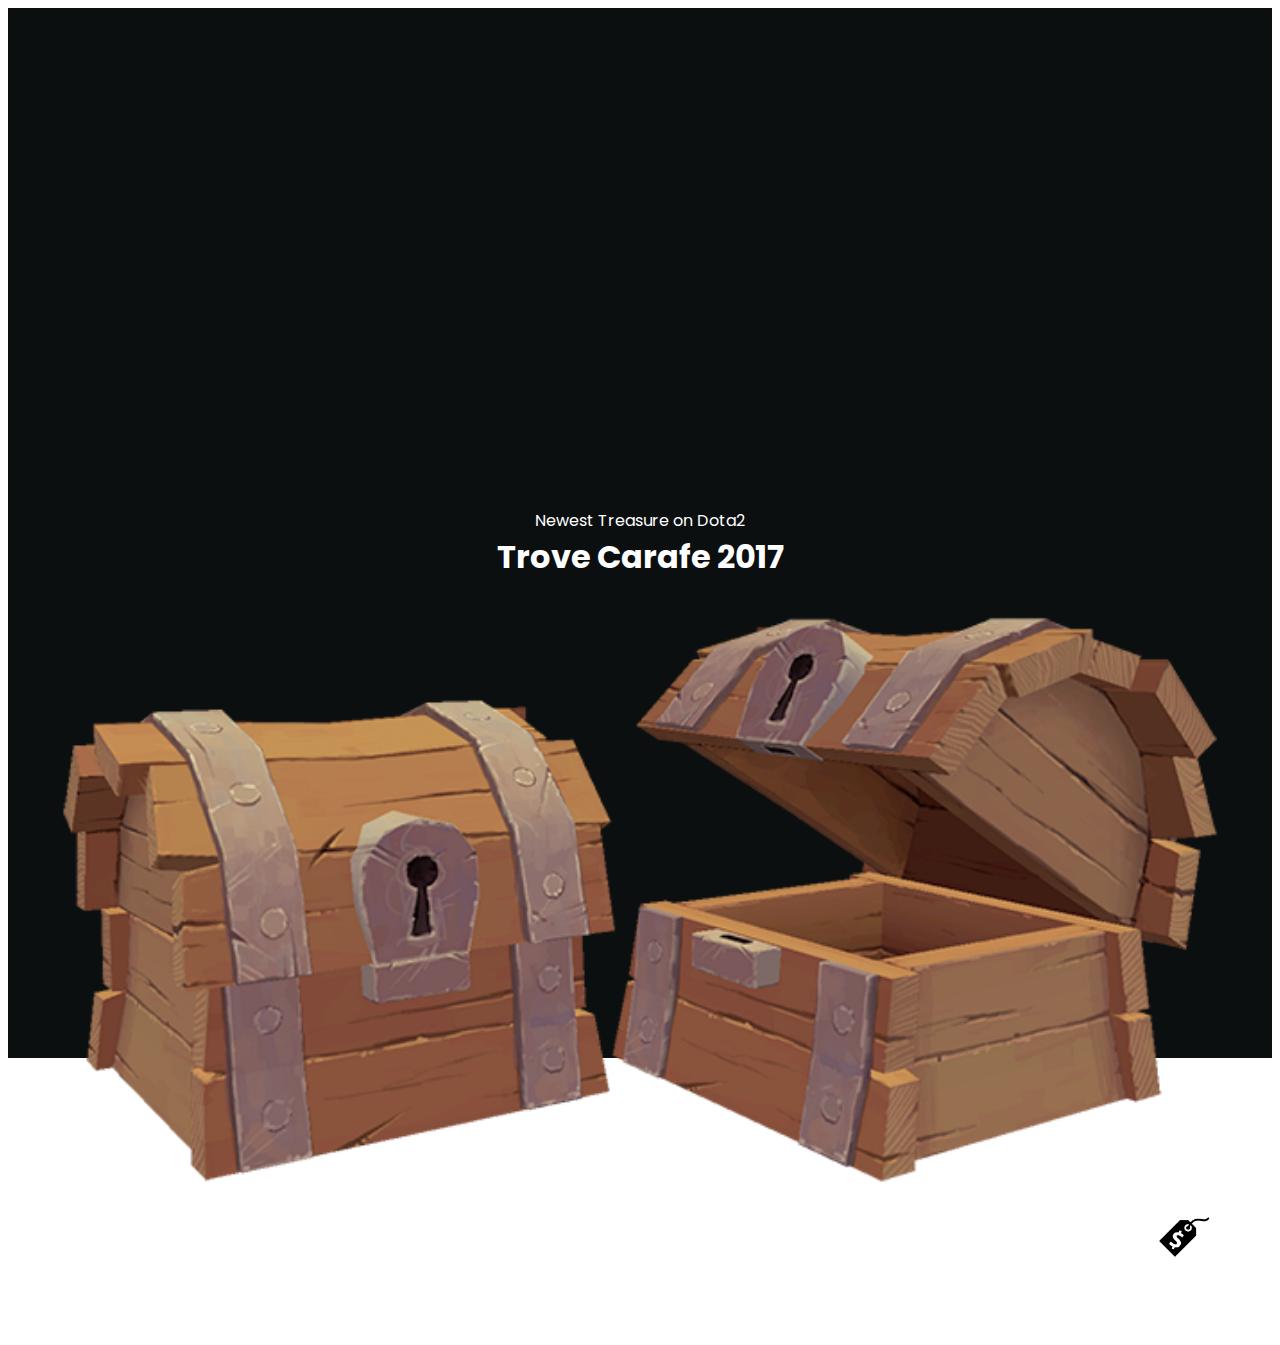
==== page1.html @ ffae2e4d "we got some new face" ====
<!DOCTYPE html>
<html lang="en">
<head>
  <script src="https://ajax.googleapis.com/ajax/libs/jquery/3.2.1/jquery.min.js"></script>
  <script src="js/page1.js"></script>
  <link rel="stylesheet" href="css/page1.css">
  <link href="https://fonts.googleapis.com/css?family=Poppins:300" rel="stylesheet">
 </head>
<body >

<!-- Primary Page Layout
–––––––––––––––––––––––––––––––––––––––––––––––––– -->

    <section id="aboutDota">
            <div class="row">
                <div class="three columns color forReveal" id="main">
                  <h4 class="main-title" id="mainTitle">About Dota2</h4>
                      <p style="text-align:justify">Dota2 is a free-to-play multiplayer online battle arena (MOBA) video game developed and published by Valve Corporation.
                      The game is the stand-alone sequel to Defense of the Ancients (DotA)</p>
                </div>

                <div class="three columns color forReveal" style="text-align:center" id="gameplay">
                    <img src="images/gameplay.png" class="icon" id="gameplayimage">
                    <h5 class="sub-title" id="gameplaytitle">Gameplay</h5>
                    <hr class="garis" id="gameplaygaris"></hr>
                    <p>Dota2 is played in matches between two teams of five players, with each team occupying and defending their own separate base on the map.</p>
                </div>

                <div class="three columns color forReveal" id="heroesxxx" style="text-align:center">
                    <img src="images/heroes.png" class="icon" id="heroesimage">
                    <h5 class="sub-title" id="heroestitle">Heroes</h5>
                    <hr class="garis" id="heroesgaris"></hr>
                    <p>Dota2 features 74 heroes which are separated into groups according to their main attributes, Strength, Agility, and Intelligence. </p>
                </div>

                <div class="three columns color forReveal" style="text-align:center" id="competition">
                    <img src="images/throphy.png" class="icon" id="competitionimage">
                    <h5 class="sub-title" id="competitiontitle">Competition</h5>
                    <hr class="garis" id="competitiongaris"></hr>
                    <p>The International Dota2 Competition is the highest competition in the world and the prize pool is more than USD $20 Millions.</p>
                </div>
            </div>
    </section>

    <section id="treasure">
            <div class="twelve columns color" style="text-align:center">
                <p class="text-title">Newest Treasure on Dota2</p>
                <h1>Trove Carafe 2017</h1>
              </div>

              <div class="row">
              <div class="seven columns" style="text-align:center">
                <img src="images/carafe.png" id="keepMoving">
              </div>

              <div class="two columns color" style="text-align:right">
                <div class="circle">
                    <img src="images/harga.png" class="inner">
                </div>
              </div>

              <div class="three columns color">
                <h5>Price</h5>
                <p>Only with $2.55, you can get this treasure!</p>
              </div>
            </div>
    </section>

    <script type="text/javascript">
  	$(function() {
  		$('#gameplay , #heroesxxx , #competition, #main').each( function() { $(this).hoverdir(); } );
  	});
      window.sr = ScrollReveal();
      sr.reveal('#gameplay , #heroesxxx , #competition', {origin: 'right', rotate: {x:90, y:30, z:-90}, duration: 2000, distance:'80%', delay:350});
      sr.reveal('#main', {origin: 'left', rotate: {x:0, y:0, z:0}, duration: 1000, distance:'50%'});

      </script>
<!-- End Document
  –––––––––––––––––––––––––––––––––––––––––––––––––– -->
</body>
</html>
---- css/page1.css ----
/*page 1 style*/
/*aboutDota*/

.forReveal {
  visibility: hidden;
}


#aboutDota .sub-title , .main-title{
    position: relative;
    margin-bottom:10px;
  }

#aboutDota .garis {
  position: relative;
  bottom: 0;
  text-align: center;
  width: 20%;
  height: 2px;
  background: #fff;
  margin-top:5px;
  margin-bottom: 10px;

}
#aboutDota .main-title::after {
  content: "";
  position: absolute;
  bottom: 0;
  left: 0;
  width: 15%;
  height: 2px;
  background: #fff;
}

#aboutDota .main-title::before {
  content: "";
  position: absolute;
  bottom: 0;
  left: 0;
  width: 7.5%;
  height: 2px;
  background: #d7d7;
  padding-top: 3px;
}
#aboutDota{
    height: 450px;
    position: static;
    box-sizing: border-box;
    background-color: #0B0F10;
    padding: 50px 50px;
    z-index: 1;
    font-family: 'Poppins' !important;
}
#aboutDota img {
    position: static;
    width: 200px;
    height: 350px;
}

#aboutDota .icon {
    position: relative;
    width: 120px ;
    height: 90px ;
}
#aboutDota .color {
    color: #ffff !important;
}

/*treasure*/

#treasure {
    height: 600px;
    position: static;
    box-sizing: border-box;
    background-color: #0B0F10;
    padding: 50px 50px;
    z-index: 1;
    font-family: 'Poppins' !important;
}

@keyframes moveIt {
      0% { -webkit-transform : rotateY(0deg) rotateZ(0deg)}
      50% { -webkit-transform : rotateY(20deg) rotateZ(20deg)}
      100% { -webkit-transform : rotateY(0deg) rotateZ(0deg)}
}
#treasure #keepMoving:hover {
    animation-name: moveIt;
    animation-duration: 2s;
    animation-iteration-count: infinite;
    animation-direction: alternate;
    animation-timing-function: linear;
}

#treasure .circle {
  border-width : 1px;
  border-color: #CCC;
  border-top: dashed;
  border-bottom : dashed;
  border-left: solid;
  border-right: solid;
  border-radius: 50%;
  display: inline-flex;
}
/*25 30*/
#treasure .inner {
  background-color: white;
  border-radius: 50%;
  margin: 4.5px;
  height: 60px;
  width: 60px;
}

#treasure .text-title {
  padding: 0 !important;
  margin : 0 !important;
}

#treasure img {
    width: 100%;
    position: static;
    align-items: center;
    margin : 0;
    padding: 0;
}

#treasure .icon {
  width: 50px !important;
  text-align: center;
  border-radius: 50%;
}

#treasure .color {
    color: #ffff !important;
}

#treasure .test {
  color: #F312;
    background-color: #FFFF;
    border-radius: 0;
    -webkit-transition: border-radius 2s; /* For Safari 3.1 to 6.0 */
    transition: border-radius 2s;
}

#treasure .test:hover {
  color: #FFFF;
  background : #84d0FF;
background-blend-mode: screen;
  background-color: grey;
  border-radius: 50%;
}

#treasure h1 {
    margin-top: 0 !important;
    padding-top: 0 !important;
}

#treasure h5{
    font-size: 20px;
    margin:0;
}
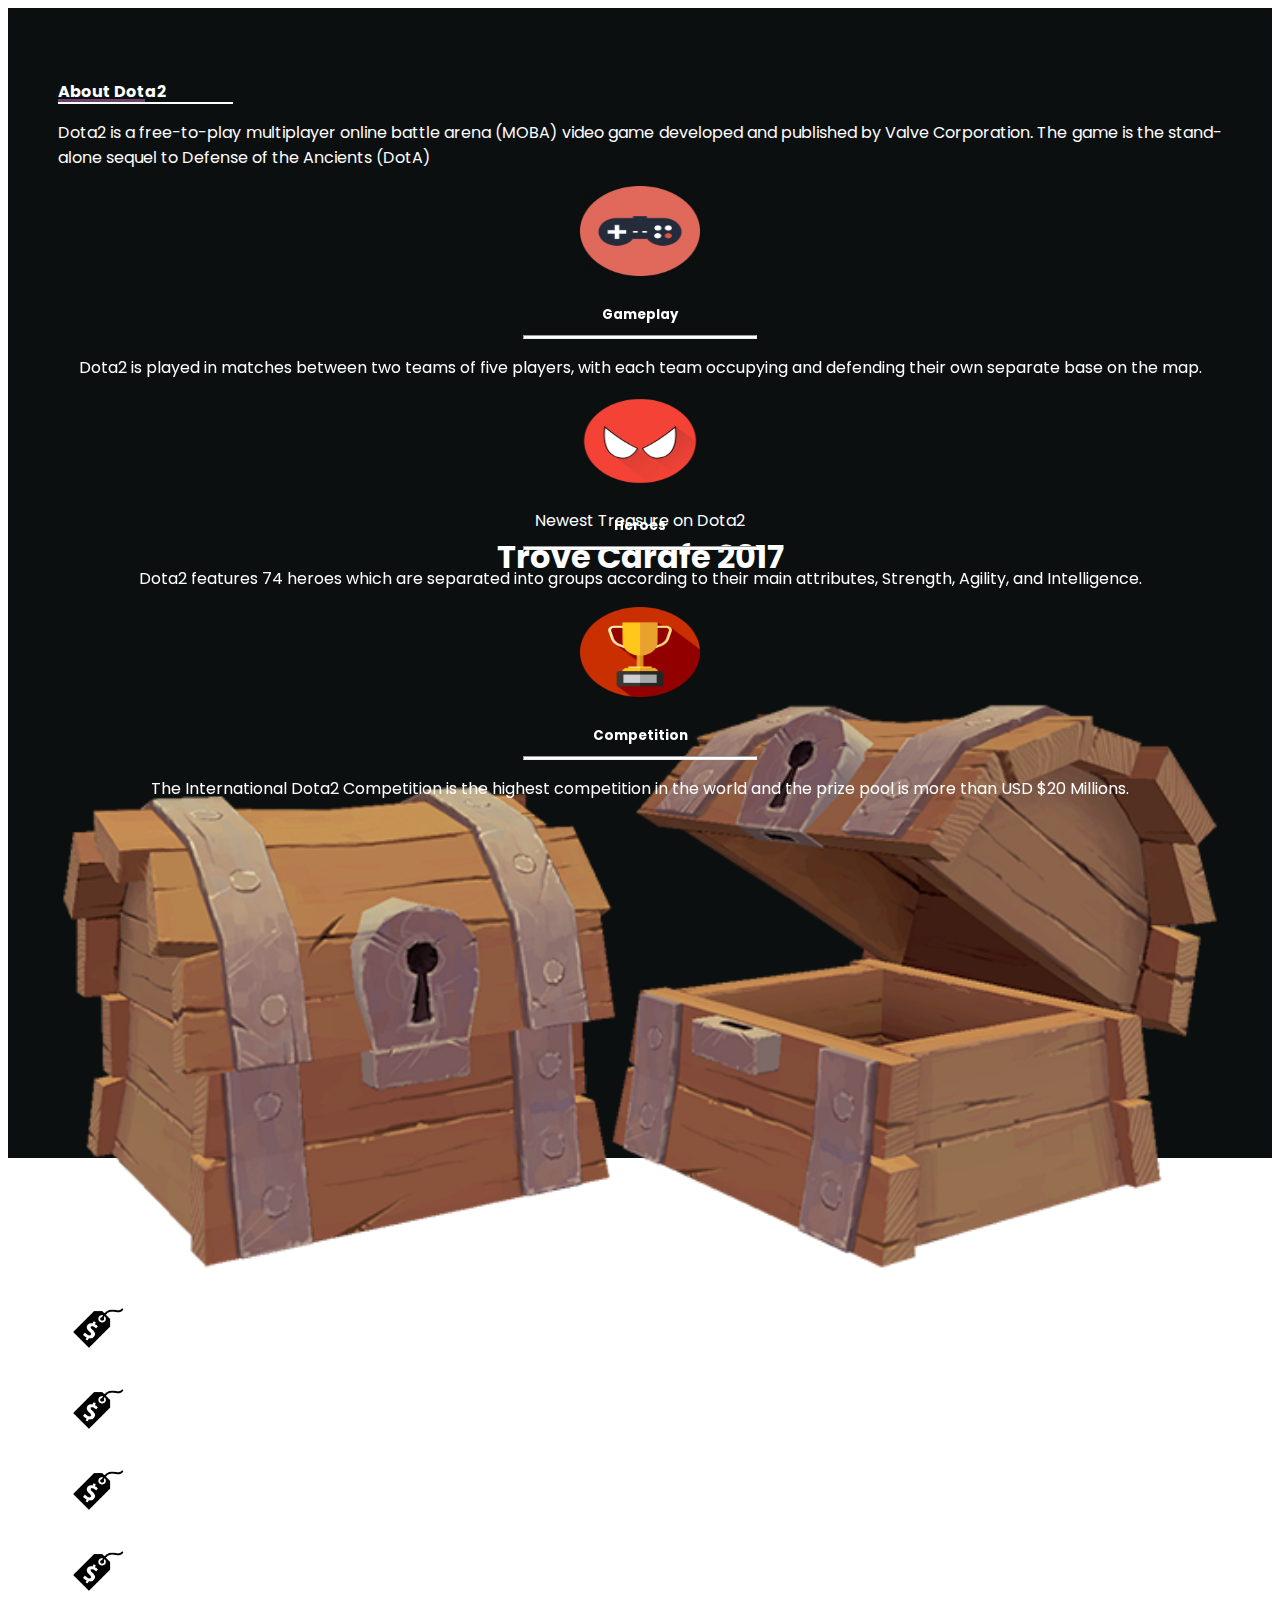
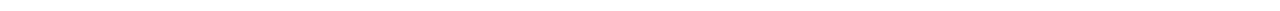
==== commit 5fdf9e76: "mintzu punya" ====
--- a/page1.html
+++ b/page1.html
@@ -5,6 +5,8 @@
   <script src="js/page1.js"></script>
   <link rel="stylesheet" href="css/page1.css">
   <link href="https://fonts.googleapis.com/css?family=Poppins:300" rel="stylesheet">
+  <script src="bower_components/scrollreveal/dist/scrollreveal.js"></script>
+  <script src="bower_components/scrollreveal/dist/scrollreveal.min.js"></script>
  </head>
 <body >
 
@@ -52,24 +54,82 @@
               <div class="seven columns" style="text-align:center">
                 <img src="images/carafe.png" id="keepMoving">
               </div>
+              <!--
+              <div class="two columns color" style="text-align:right">
 
-              <div class="two columns color" style="text-align:right">
                 <div class="circle">
                     <img src="images/harga.png" class="inner">
                 </div>
+
               </div>
 
-              <div class="three columns color">
+              <div class="three columns color" style="padding-left:15px">
                 <h5>Price</h5>
                 <p>Only with $2.55, you can get this treasure!</p>
-              </div>
+              </div>-->
+
+              <div class="five columns color">
+                <table class="u-full-width">
+                <tr>
+                  <td style="text-align:right">
+                    <div class="circle">
+                        <img src="images/harga.png" class="inner">
+                    </div>
+                  </td>
+
+                  <td class="padL">
+                    <h5>Price</h5>
+                    <p>Only with $2.55, you can get this treasure!</p>
+                  </td>
+                </tr>
+
+                <tr>
+                  <td style="text-align:right">
+                    <div class="circle">
+                        <img src="images/harga.png" class="inner">
+                    </div>
+                  </td>
+
+                  <td class="padL">
+                    <h5>Price</h5>
+                    <p>Only with $2.55, you can get this treasure!</p>
+                  </td>
+                </tr>
+
+                <tr>
+                  <td style="text-align:right">
+                    <div class="circle">
+                        <img src="images/harga.png" class="inner">
+                    </div>
+                  </td>
+
+                  <td class="padL">
+                    <h5>Price</h5>
+                    <p>Only with $2.55, you can get this treasure!</p>
+                  </td>
+                </tr>
+
+                <tr>
+                  <td style="text-align:right">
+                    <div class="circle">
+                        <img src="images/harga.png" class="inner">
+                    </div>
+                  </td>
+
+                  <td class="padL">
+                    <h5>Price</h5>
+                    <p>Only with $2.55, you can get this treasure!</p>
+                  </td>
+                </tr>
+
+              </table>
+            </div>
+
             </div>
     </section>
 
     <script type="text/javascript">
-  	$(function() {
-  		$('#gameplay , #heroesxxx , #competition, #main').each( function() { $(this).hoverdir(); } );
-  	});
+
       window.sr = ScrollReveal();
       sr.reveal('#gameplay , #heroesxxx , #competition', {origin: 'right', rotate: {x:90, y:30, z:-90}, duration: 2000, distance:'80%', delay:350});
       sr.reveal('#main', {origin: 'left', rotate: {x:0, y:0, z:0}, duration: 1000, distance:'50%'});
--- a/css/page1.css
+++ b/css/page1.css
@@ -42,6 +42,7 @@
   background: #d7d7;
   padding-top: 3px;
 }
+
 #aboutDota{
     height: 450px;
     position: static;
@@ -69,7 +70,7 @@
 /*treasure*/
 
 #treasure {
-    height: 600px;
+    height: 700px;
     position: static;
     box-sizing: border-box;
     background-color: #0B0F10;
@@ -87,8 +88,6 @@
     animation-name: moveIt;
     animation-duration: 2s;
     animation-iteration-count: infinite;
-    animation-direction: alternate;
-    animation-timing-function: linear;
 }
 
 #treasure .circle {
@@ -100,6 +99,7 @@
   border-right: solid;
   border-radius: 50%;
   display: inline-flex;
+  padding : 0px !important;
 }
 /*25 30*/
 #treasure .inner {
@@ -108,6 +108,7 @@
   margin: 4.5px;
   height: 60px;
   width: 60px;
+  padding: 0px !important;
 }
 
 #treasure .text-title {
@@ -120,13 +121,7 @@
     position: static;
     align-items: center;
     margin : 0;
-    padding: 0;
-}
-
-#treasure .icon {
-  width: 50px !important;
-  text-align: center;
-  border-radius: 50%;
+    padding-top: 50px;
 }
 
 #treasure .color {
@@ -152,9 +147,17 @@
 #treasure h1 {
     margin-top: 0 !important;
     padding-top: 0 !important;
+    margin-bottom: 5%;
 }
 
 #treasure h5{
-    font-size: 20px;
     margin:0;
 }
+
+td {
+  border-bottom: none !important;
+}
+
+td.padL {
+  padding-left: 0px !important;
+}
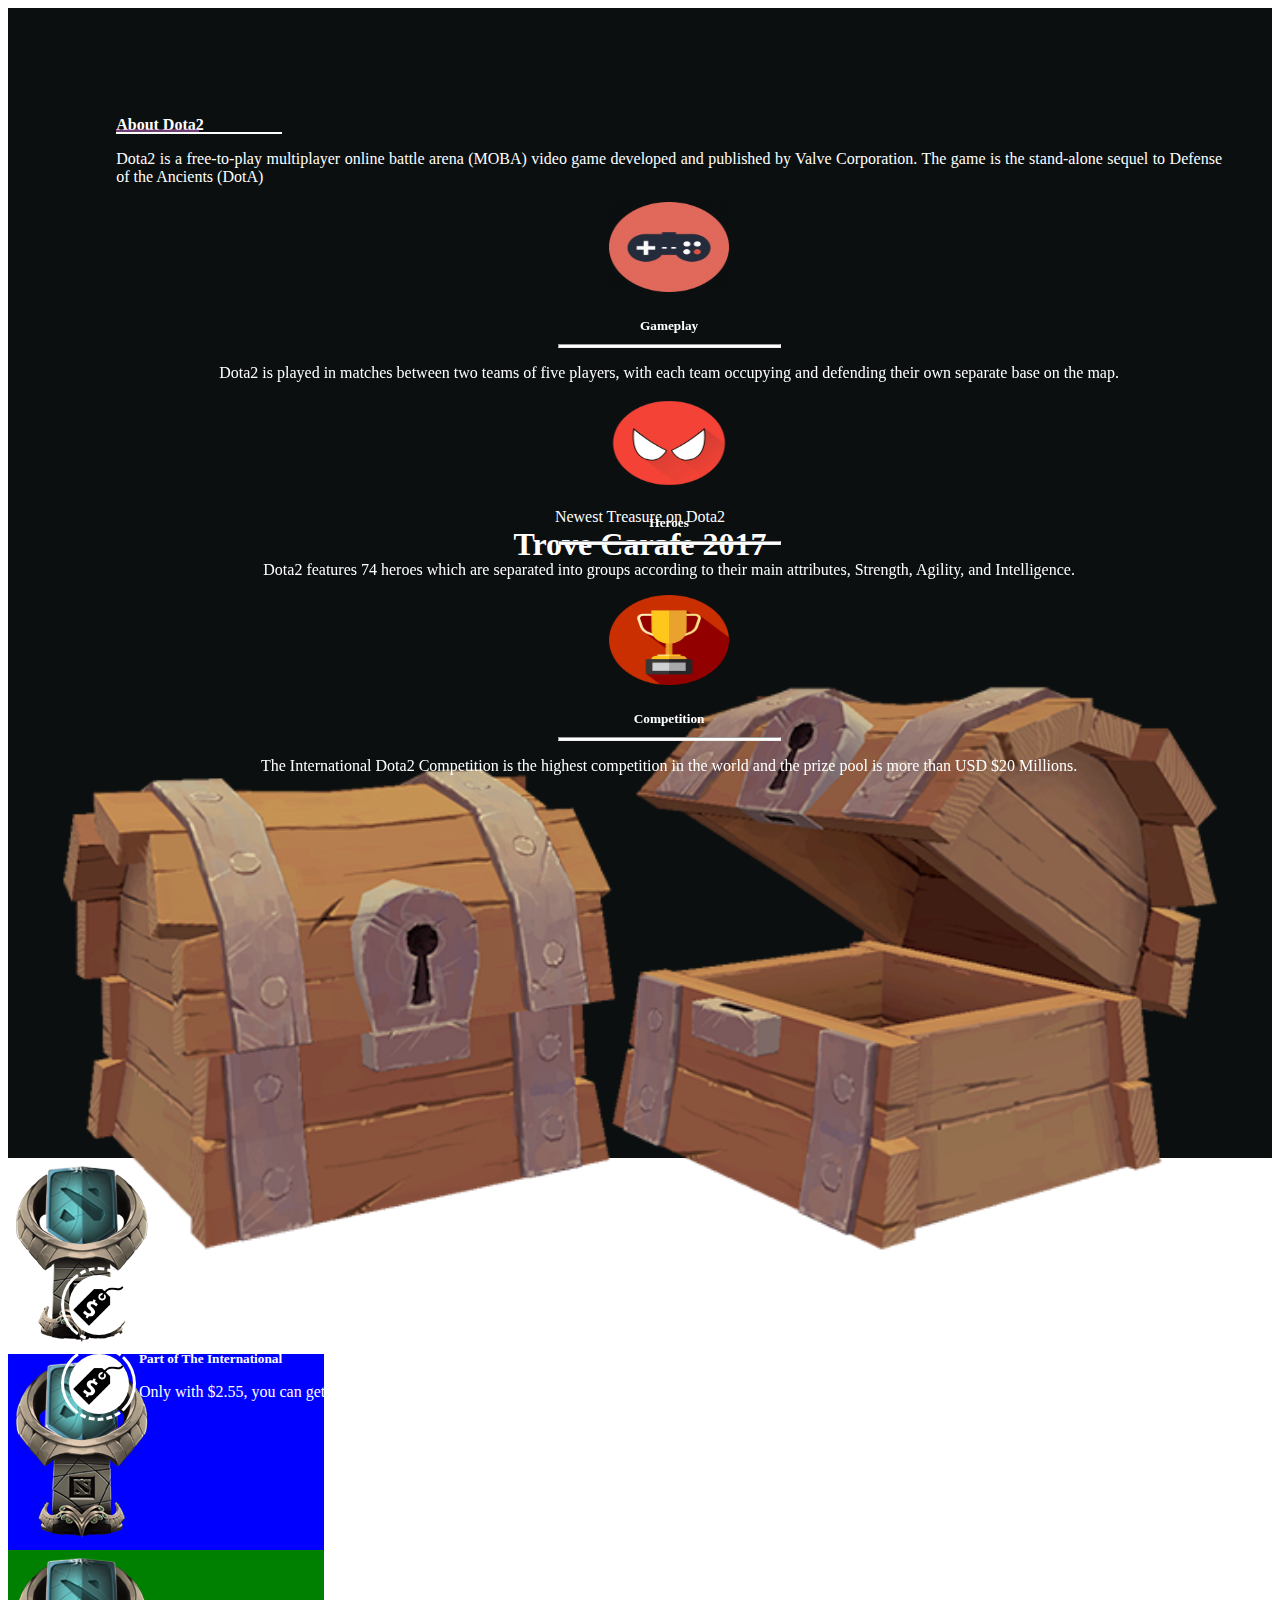
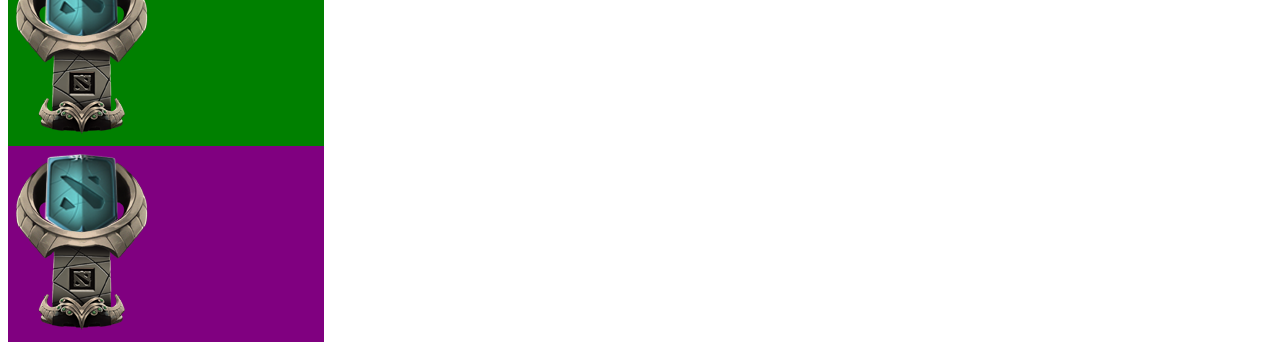
==== commit ec239a18: "push for shit" ====
--- a/page1.html
+++ b/page1.html
@@ -1,10 +1,8 @@
 <!DOCTYPE html>
 <html lang="en">
 <head>
-  <script src="https://ajax.googleapis.com/ajax/libs/jquery/3.2.1/jquery.min.js"></script>
   <script src="js/page1.js"></script>
   <link rel="stylesheet" href="css/page1.css">
-  <link href="https://fonts.googleapis.com/css?family=Poppins:300" rel="stylesheet">
   <script src="bower_components/scrollreveal/dist/scrollreveal.js"></script>
   <script src="bower_components/scrollreveal/dist/scrollreveal.min.js"></script>
  </head>
@@ -14,7 +12,7 @@
 –––––––––––––––––––––––––––––––––––––––––––––––––– -->
 
     <section id="aboutDota">
-            <div class="row">
+            <div class="row" style="margin-top:5%;margin-left:5%">
                 <div class="three columns color forReveal" id="main">
                   <h4 class="main-title" id="mainTitle">About Dota2</h4>
                       <p style="text-align:justify">Dota2 is a free-to-play multiplayer online battle arena (MOBA) video game developed and published by Valve Corporation.
@@ -54,23 +52,38 @@
               <div class="seven columns" style="text-align:center">
                 <img src="images/carafe.png" id="keepMoving">
               </div>
-              <!--
-              <div class="two columns color" style="text-align:right">
-
-                <div class="circle">
-                    <img src="images/harga.png" class="inner">
-                </div>
-
-              </div>
-
-              <div class="three columns color" style="padding-left:15px">
-                <h5>Price</h5>
-                <p>Only with $2.55, you can get this treasure!</p>
-              </div>-->
 
               <div class="five columns color">
                 <table class="u-full-width">
-                <tr>
+
+                <tr id="item">
+                  <td style="text-align:right"> <!--inget ganti pake absolute -->
+                    <div class="circle">
+                        <img src="images/harga.png" class="inner">
+                    </div>
+                  </td>
+
+                  <td class="padL">
+                    <h5>Item Debut</h5>
+                    <p>Only with $2.55, you can get this treasure!</p>
+                  </td>
+                </tr>
+
+                <tr id="part">
+                  <td style="text-align:right">
+
+                    <div class="circle">
+                        <img src="images/harga.png" class="inner" id="dayumtest">
+                    </div>
+                  </td>
+
+                  <td class="padL">
+                    <h5>Part of The International</h5>
+                    <p>Only with $2.55, you can get this treasure!</p>
+                  </td>
+                </tr>
+
+                <tr id="rare">
                   <td style="text-align:right">
                     <div class="circle">
                         <img src="images/harga.png" class="inner">
@@ -78,38 +91,12 @@
                   </td>
 
                   <td class="padL">
-                    <h5>Price</h5>
-                    <p>Only with $2.55, you can get this treasure!</p>
+                    <h5>Chance for Rare</h5>
+                    <p>Win a chance for Golden Immortal!</p>
                   </td>
                 </tr>
 
-                <tr>
-                  <td style="text-align:right">
-                    <div class="circle">
-                        <img src="images/harga.png" class="inner">
-                    </div>
-                  </td>
-
-                  <td class="padL">
-                    <h5>Price</h5>
-                    <p>Only with $2.55, you can get this treasure!</p>
-                  </td>
-                </tr>
-
-                <tr>
-                  <td style="text-align:right">
-                    <div class="circle">
-                        <img src="images/harga.png" class="inner">
-                    </div>
-                  </td>
-
-                  <td class="padL">
-                    <h5>Price</h5>
-                    <p>Only with $2.55, you can get this treasure!</p>
-                  </td>
-                </tr>
-
-                <tr>
+                <tr id="price">
                   <td style="text-align:right">
                     <div class="circle">
                         <img src="images/harga.png" class="inner">
@@ -128,11 +115,33 @@
             </div>
     </section>
 
+    <section id="battlepass">
+
+      <div class="row">
+        <div class="three columns" style="background-color:white">
+          <img src="images/fall.png">
+        </div>
+
+        <div class="three columns" style="background-color:blue">
+          <img src="images/fall.png">
+        </div>
+
+        <div class="three columns" style="background-color:green">
+          <img src="images/fall.png">
+        </div>
+
+        <div class="three columns" style="background-color:purple">
+          <img src="images/fall.png">
+        </div>
+      </div>
+    </section>
+
     <script type="text/javascript">
 
       window.sr = ScrollReveal();
       sr.reveal('#gameplay , #heroesxxx , #competition', {origin: 'right', rotate: {x:90, y:30, z:-90}, duration: 2000, distance:'80%', delay:350});
       sr.reveal('#main', {origin: 'left', rotate: {x:0, y:0, z:0}, duration: 1000, distance:'50%'});
+      sr.reveal('#item, #part, #rare, #price', {scale:0.1, viewOffset: { bottom: 65 }, duration: 1000});
 
       </script>
 <!-- End Document
--- a/css/page1.css
+++ b/css/page1.css
@@ -50,7 +50,7 @@
     background-color: #0B0F10;
     padding: 50px 50px;
     z-index: 1;
-    font-family: 'Poppins' !important;
+
 }
 #aboutDota img {
     position: static;
@@ -84,6 +84,19 @@
       50% { -webkit-transform : rotateY(20deg) rotateZ(20deg)}
       100% { -webkit-transform : rotateY(0deg) rotateZ(0deg)}
 }
+
+@keyframes example {
+    from {background-color: white;}
+    to {background-color: green;}
+}
+
+
+@keyframes out {
+    from {background-color: green;}
+    to {background-color: white;}
+}
+
+
 #treasure #keepMoving:hover {
     animation-name: moveIt;
     animation-duration: 2s;
@@ -109,6 +122,11 @@
   height: 60px;
   width: 60px;
   padding: 0px !important;
+}
+
+#dayumtest:hover {
+  transition: .5 ease;
+  background-color: green;
 }
 
 #treasure .text-title {
@@ -161,3 +179,8 @@
 td.padL {
   padding-left: 0px !important;
 }
+
+/* Battle Pass */
+#battlepass .three.columns {
+  width: 25% !important;
+}
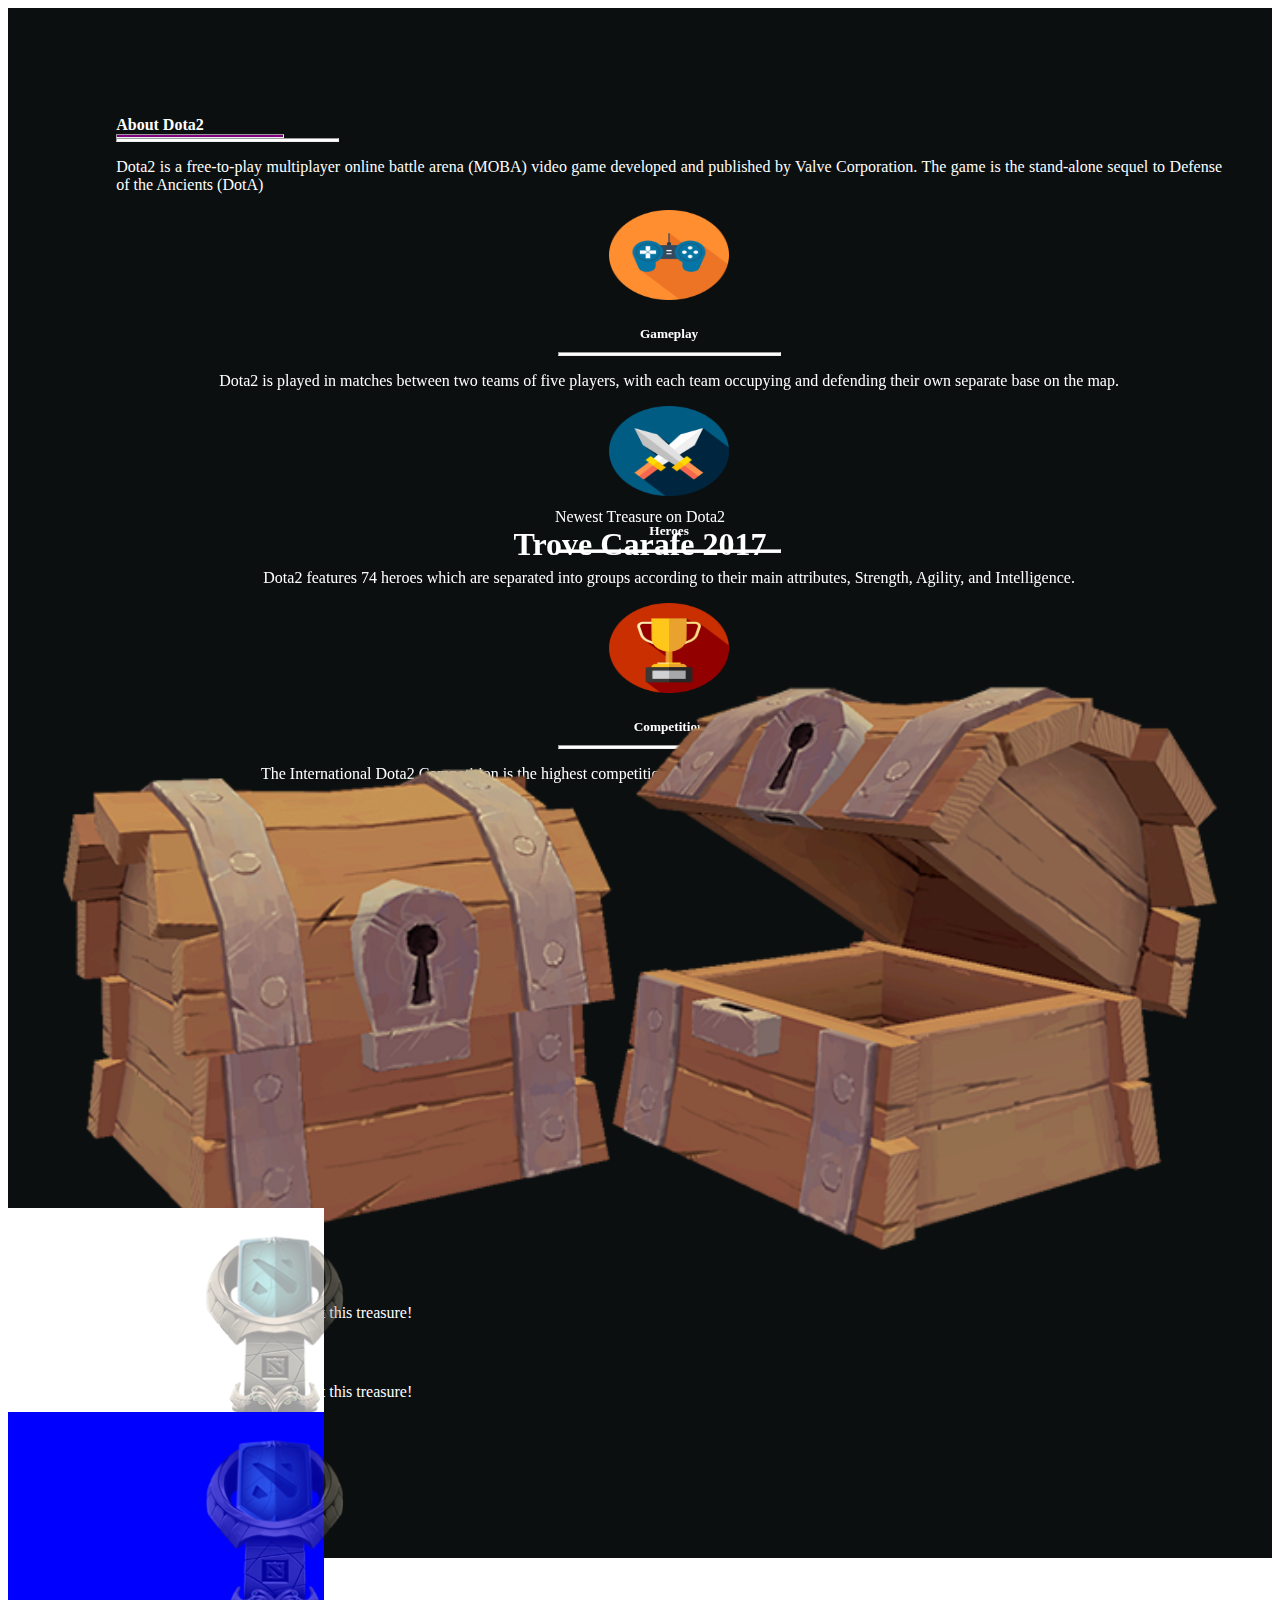
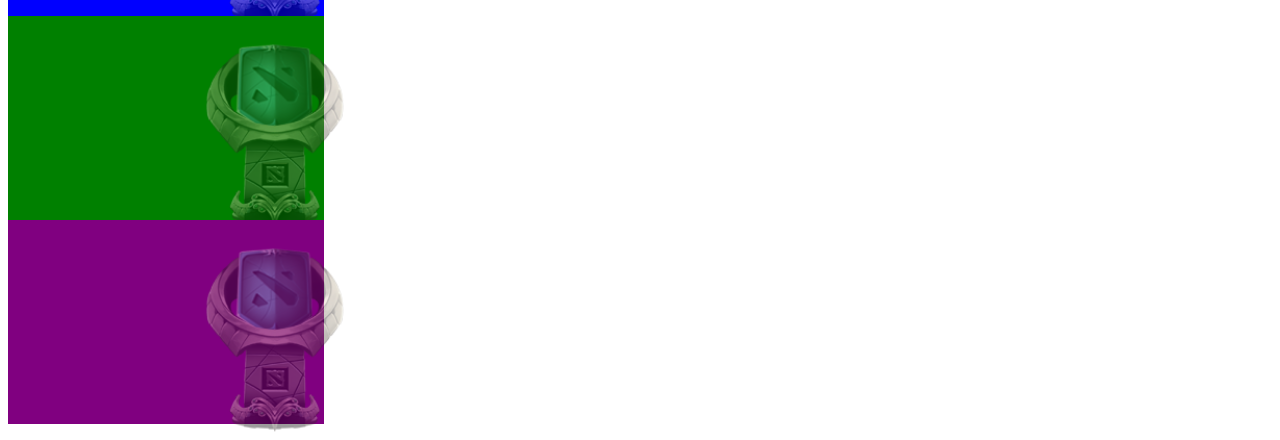
==== commit 33d9798e: "JanganDimaki.com" ====
--- a/page1.html
+++ b/page1.html
@@ -14,7 +14,9 @@
     <section id="aboutDota">
             <div class="row" style="margin-top:5%;margin-left:5%">
                 <div class="three columns color forReveal" id="main">
-                  <h4 class="main-title" id="mainTitle">About Dota2</h4>
+                  <h4 class="main-title" id="mainTitle" style="margin-bottom:0">About Dota2</h4>
+                  <hr class="garis" id="maingaris1" style="width:15%; margin:0;background:purple;height:2px"></hr>
+                  <hr class="garis" id="maingaris2" style="margin-left:0; margin-top:0"></hr>
                       <p style="text-align:justify">Dota2 is a free-to-play multiplayer online battle arena (MOBA) video game developed and published by Valve Corporation.
                       The game is the stand-alone sequel to Defense of the Ancients (DotA)</p>
                 </div>
@@ -43,20 +45,20 @@
     </section>
 
     <section id="treasure">
-            <div class="twelve columns color" style="text-align:center">
+            <div class="twelve columns color forReveal" style="text-align:center" id="trove">
                 <p class="text-title">Newest Treasure on Dota2</p>
                 <h1>Trove Carafe 2017</h1>
               </div>
 
               <div class="row">
-              <div class="seven columns" style="text-align:center">
+              <div class="seven columns forReveal" style="text-align:center" id="kotak">
                 <img src="images/carafe.png" id="keepMoving">
               </div>
 
               <div class="five columns color">
                 <table class="u-full-width">
 
-                <tr id="item">
+                <tr id="item" class="forReveal">
                   <td style="text-align:right"> <!--inget ganti pake absolute -->
                     <div class="circle">
                         <img src="images/harga.png" class="inner">
@@ -69,7 +71,7 @@
                   </td>
                 </tr>
 
-                <tr id="part">
+                <tr id="part" class="forReveal">
                   <td style="text-align:right">
 
                     <div class="circle">
@@ -83,7 +85,7 @@
                   </td>
                 </tr>
 
-                <tr id="rare">
+                <tr id="rare" class="forReveal">
                   <td style="text-align:right">
                     <div class="circle">
                         <img src="images/harga.png" class="inner">
@@ -96,7 +98,7 @@
                   </td>
                 </tr>
 
-                <tr id="price">
+                <tr id="price" class="forReveal">
                   <td style="text-align:right">
                     <div class="circle">
                         <img src="images/harga.png" class="inner">
@@ -142,7 +144,9 @@
       sr.reveal('#gameplay , #heroesxxx , #competition', {origin: 'right', rotate: {x:90, y:30, z:-90}, duration: 2000, distance:'80%', delay:350});
       sr.reveal('#main', {origin: 'left', rotate: {x:0, y:0, z:0}, duration: 1000, distance:'50%'});
       sr.reveal('#item, #part, #rare, #price', {scale:0.1, viewOffset: { bottom: 65 }, duration: 1000});
-
+      sr.reveal('#item', {scale:0.1, viewOffset: { bottom: 170 }, duration: 1000});
+      sr.reveal('#trove', {scale:0.3, duration:1000, viewOffset: {bottom:100}});
+      sr.reveal('#kotak', {rotate: {x: 90, y:30, z:-90}, origin: 'left', duration:2000, viewOffset: {bottom:150}});
       </script>
 <!-- End Document
   –––––––––––––––––––––––––––––––––––––––––––––––––– -->
--- a/css/page1.css
+++ b/css/page1.css
@@ -22,7 +22,8 @@
   margin-bottom: 10px;
 
 }
-#aboutDota .main-title::after {
+/*
+#aboutDota #main {
   content: "";
   position: absolute;
   bottom: 0;
@@ -32,7 +33,7 @@
   background: #fff;
 }
 
-#aboutDota .main-title::before {
+#aboutDota  {
   content: "";
   position: absolute;
   bottom: 0;
@@ -41,7 +42,9 @@
   height: 2px;
   background: #d7d7;
   padding-top: 3px;
-}
+}*/
+
+
 
 #aboutDota{
     height: 450px;
@@ -70,7 +73,7 @@
 /*treasure*/
 
 #treasure {
-    height: 700px;
+    height: 750px;
     position: static;
     box-sizing: border-box;
     background-color: #0B0F10;
@@ -85,6 +88,7 @@
       100% { -webkit-transform : rotateY(0deg) rotateZ(0deg)}
 }
 
+
 @keyframes example {
     from {background-color: white;}
     to {background-color: green;}
@@ -97,11 +101,6 @@
 }
 
 
-#treasure #keepMoving:hover {
-    animation-name: moveIt;
-    animation-duration: 2s;
-    animation-iteration-count: infinite;
-}
 
 #treasure .circle {
   border-width : 1px;
@@ -124,11 +123,6 @@
   padding: 0px !important;
 }
 
-#dayumtest:hover {
-  transition: .5 ease;
-  background-color: green;
-}
-
 #treasure .text-title {
   padding: 0 !important;
   margin : 0 !important;
@@ -181,6 +175,27 @@
 }
 
 /* Battle Pass */
+
+#battlepass {
+    height: 350px;
+    position: static;
+    box-sizing: border-box;
+    background-color: #0B0F10;
+    padding: 0 !important;
+    z-index: 1;
+    font-family: 'Poppins' !important;
+}
+
+#battlepass img {
+  position: relative;
+  height: 200px;
+  bottom: -20px;
+  right:-190px;
+  opacity: 0.4;
+}
+
 #battlepass .three.columns {
   width: 25% !important;
-}
+  position: relative;
+  z-index: 1;
+}
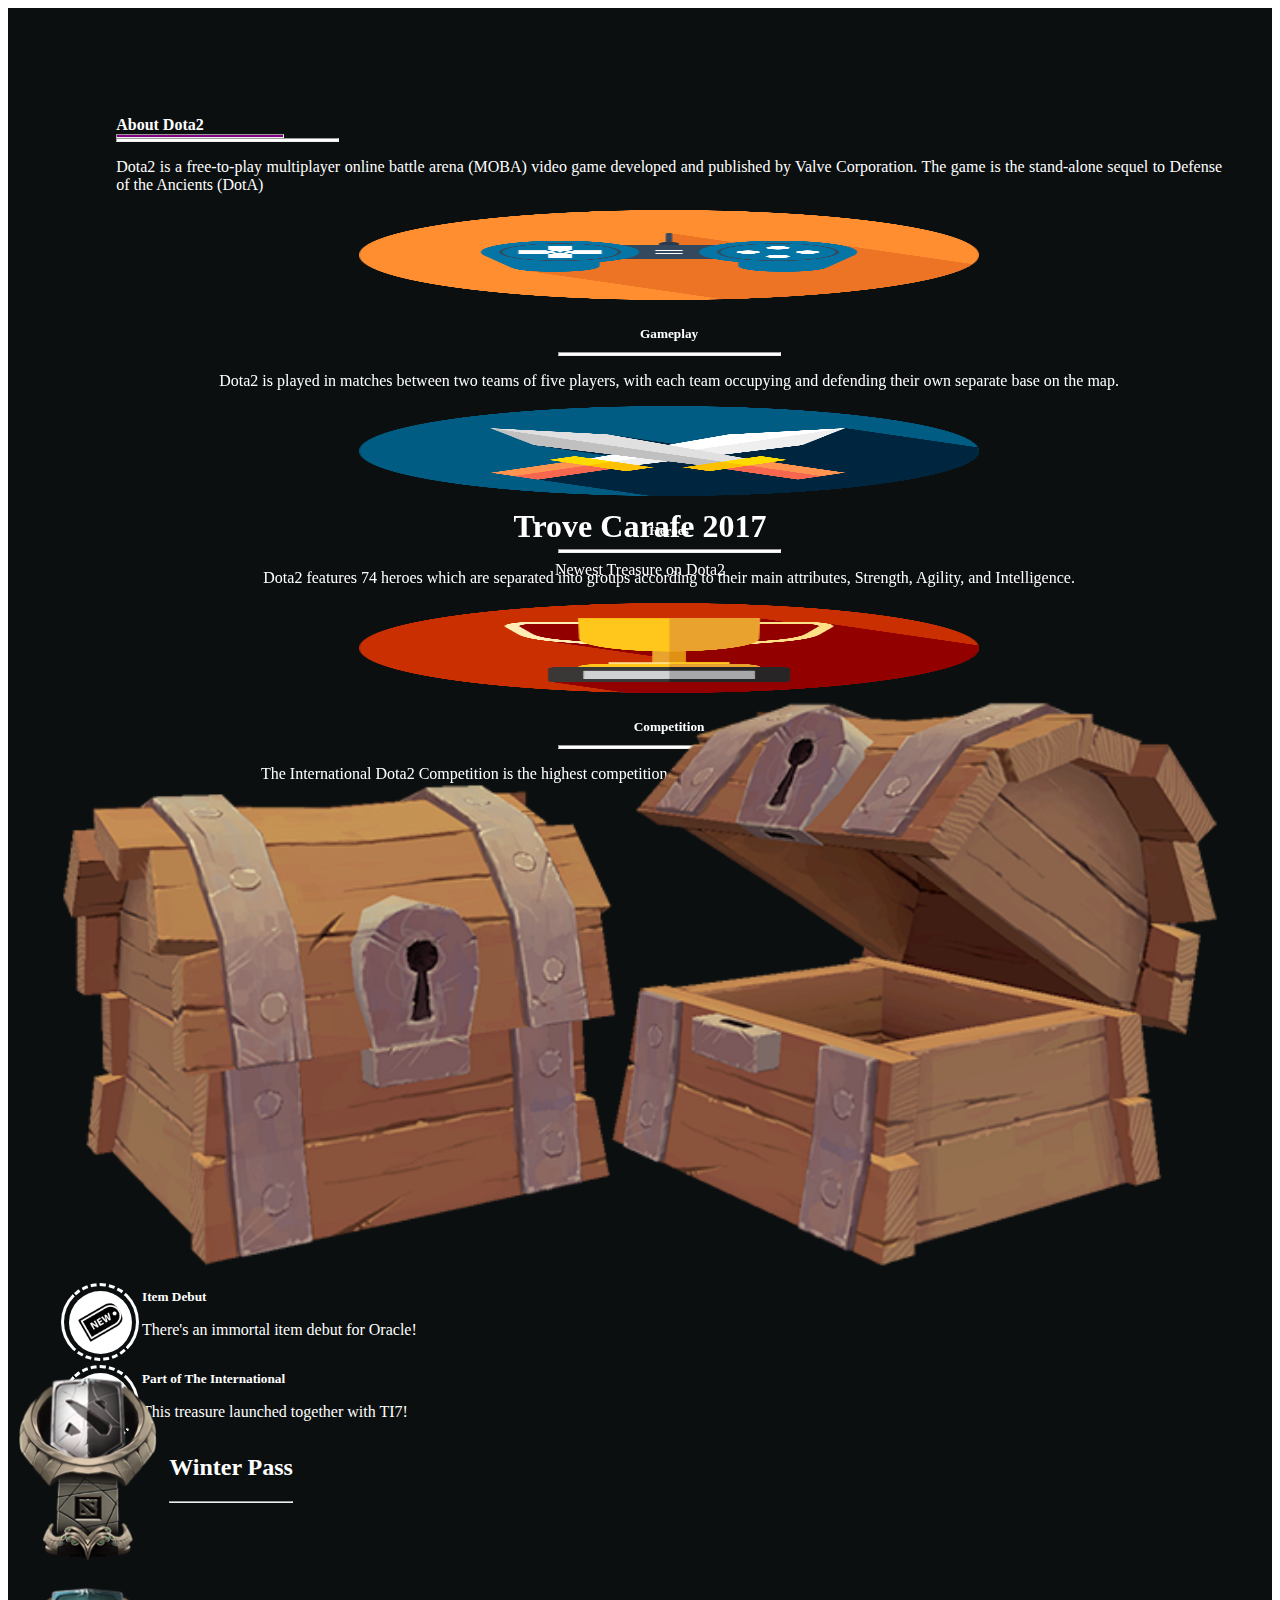
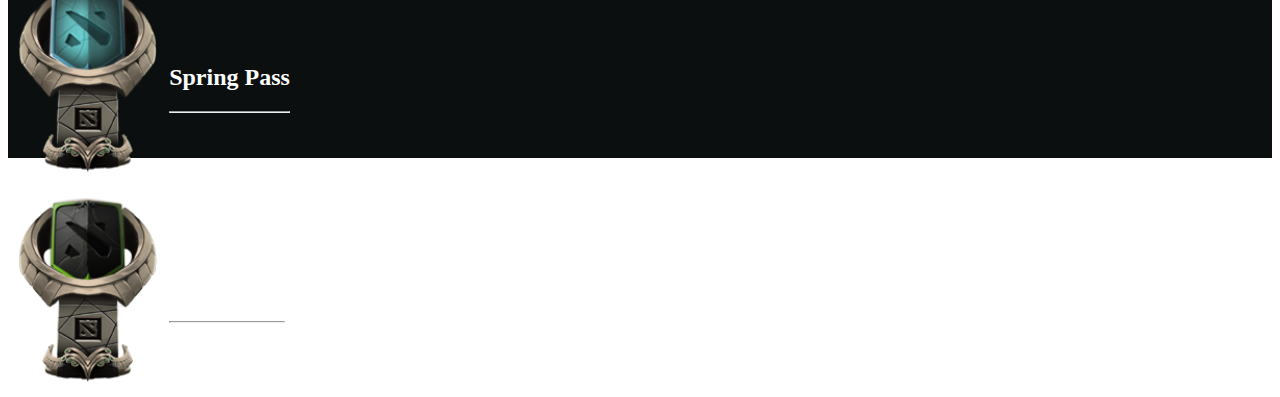
==== commit c3735574: "almost done" ====
--- a/page1.html
+++ b/page1.html
@@ -45,13 +45,13 @@
     </section>
 
     <section id="treasure">
-            <div class="twelve columns color forReveal" style="text-align:center" id="trove">
-                <p class="text-title">Newest Treasure on Dota2</p>
-                <h1>Trove Carafe 2017</h1>
+              <div class="twelve columns color forReveal" style="text-align:center" id="trove">
+                <h1 class="text-title">Trove Carafe 2017</h1>
+                <p style="margin-bottom:5%">Newest Treasure on Dota2</p>
               </div>
 
               <div class="row">
-              <div class="seven columns forReveal" style="text-align:center" id="kotak">
+              <div class="seven columns forReveal" id="kotak">
                 <img src="images/carafe.png" id="keepMoving">
               </div>
 
@@ -59,36 +59,36 @@
                 <table class="u-full-width">
 
                 <tr id="item" class="forReveal">
-                  <td style="text-align:right"> <!--inget ganti pake absolute -->
-                    <div class="circle">
-                        <img src="images/harga.png" class="inner">
+                  <td style="text-align:center"> <!--inget ganti pake absolute -->
+                    <div class="circle" id="circleitem">
+                        <img src="images/new.png" class="inner" id="inneritem">
                     </div>
                   </td>
 
                   <td class="padL">
                     <h5>Item Debut</h5>
-                    <p>Only with $2.55, you can get this treasure!</p>
+                    <p>There's an immortal item debut for Oracle!</p>
                   </td>
                 </tr>
 
                 <tr id="part" class="forReveal">
-                  <td style="text-align:right">
+                  <td style="text-align:center">
 
                     <div class="circle">
-                        <img src="images/harga.png" class="inner" id="dayumtest">
+                        <img src="images/trophy.png" class="inner" id="dayumtest">
                     </div>
                   </td>
 
                   <td class="padL">
                     <h5>Part of The International</h5>
-                    <p>Only with $2.55, you can get this treasure!</p>
+                    <p>This treasure launched together with TI7!</p>
                   </td>
                 </tr>
 
                 <tr id="rare" class="forReveal">
-                  <td style="text-align:right">
+                  <td style="text-align:center">
                     <div class="circle">
-                        <img src="images/harga.png" class="inner">
+                        <img src="images/rare.png" class="inner">
                     </div>
                   </td>
 
@@ -99,15 +99,15 @@
                 </tr>
 
                 <tr id="price" class="forReveal">
-                  <td style="text-align:right">
+                  <td style="text-align:center">
                     <div class="circle">
-                        <img src="images/harga.png" class="inner">
+                        <img src="images/price.png" class="inner">
                     </div>
                   </td>
 
                   <td class="padL">
                     <h5>Price</h5>
-                    <p>Only with $2.55, you can get this treasure!</p>
+                    <p>Only with $2.89, you can get this treasure!</p>
                   </td>
                 </tr>
 
@@ -118,23 +118,54 @@
     </section>
 
     <section id="battlepass">
+      <div class="twelve columns color forReveal" style="text-align:center" id="trove">
+        <h1 class="text-title">Battlepass</h1>
+        <p style="margin-bottom:7%">Tournament pass and features made for The International 2017</p>
+      </div>
 
       <div class="row">
-        <div class="three columns" style="background-color:white">
-          <img src="images/fall.png">
+        <div class="four columns color" id="winter">
+          <table>
+            <tr>
+              <td>
+                <img src="images/winter.png">
+              </td>
+              <td>
+                <h2>Winter Pass</h2>
+                <hr>
+              </td>
+            </tr>
+          </table>
         </div>
 
-        <div class="three columns" style="background-color:blue">
-          <img src="images/fall.png">
+        <div class="four columns color" id="spring">
+          <table>
+            <tr>
+              <td>
+                <img src="images/spring.png">
+              </td>
+              <td>
+                <h2>Spring Pass</h2>
+                <hr>
+              </td>
+            </tr>
+          </table>
         </div>
 
-        <div class="three columns" style="background-color:green">
-          <img src="images/fall.png">
+        <div class="four columns color" id="fall">
+          <table>
+            <tr>
+              <td>
+                <img src="images/fall.png">
+              </td>
+              <td>
+                <h2>Fallen Pass</h2>
+                <hr>
+              </td>
+            </tr>
+          </table>
         </div>
 
-        <div class="three columns" style="background-color:purple">
-          <img src="images/fall.png">
-        </div>
       </div>
     </section>
 
--- a/css/page1.css
+++ b/css/page1.css
@@ -63,10 +63,11 @@
 
 #aboutDota .icon {
     position: relative;
-    width: 120px ;
+    width: 56% ;
     height: 90px ;
 }
-#aboutDota .color {
+
+.color {
     color: #ffff !important;
 }
 
@@ -99,6 +100,7 @@
     from {background-color: green;}
     to {background-color: white;}
 }
+
 
 
 
@@ -118,12 +120,12 @@
   background-color: white;
   border-radius: 50%;
   margin: 4.5px;
-  height: 60px;
-  width: 60px;
-  padding: 0px !important;
-}
-
-#treasure .text-title {
+  height: 45px;
+  width: 45px;
+  padding: 9px !important;
+}
+
+.text-title {
   padding: 0 !important;
   margin : 0 !important;
 }
@@ -177,7 +179,7 @@
 /* Battle Pass */
 
 #battlepass {
-    height: 350px;
+    height: 550px;
     position: static;
     box-sizing: border-box;
     background-color: #0B0F10;
@@ -189,13 +191,11 @@
 #battlepass img {
   position: relative;
   height: 200px;
-  bottom: -20px;
-  right:-190px;
-  opacity: 0.4;
+  opacity: 1;
 }
 
 #battlepass .three.columns {
-  width: 25% !important;
+  width: 32% !important;
   position: relative;
   z-index: 1;
 }
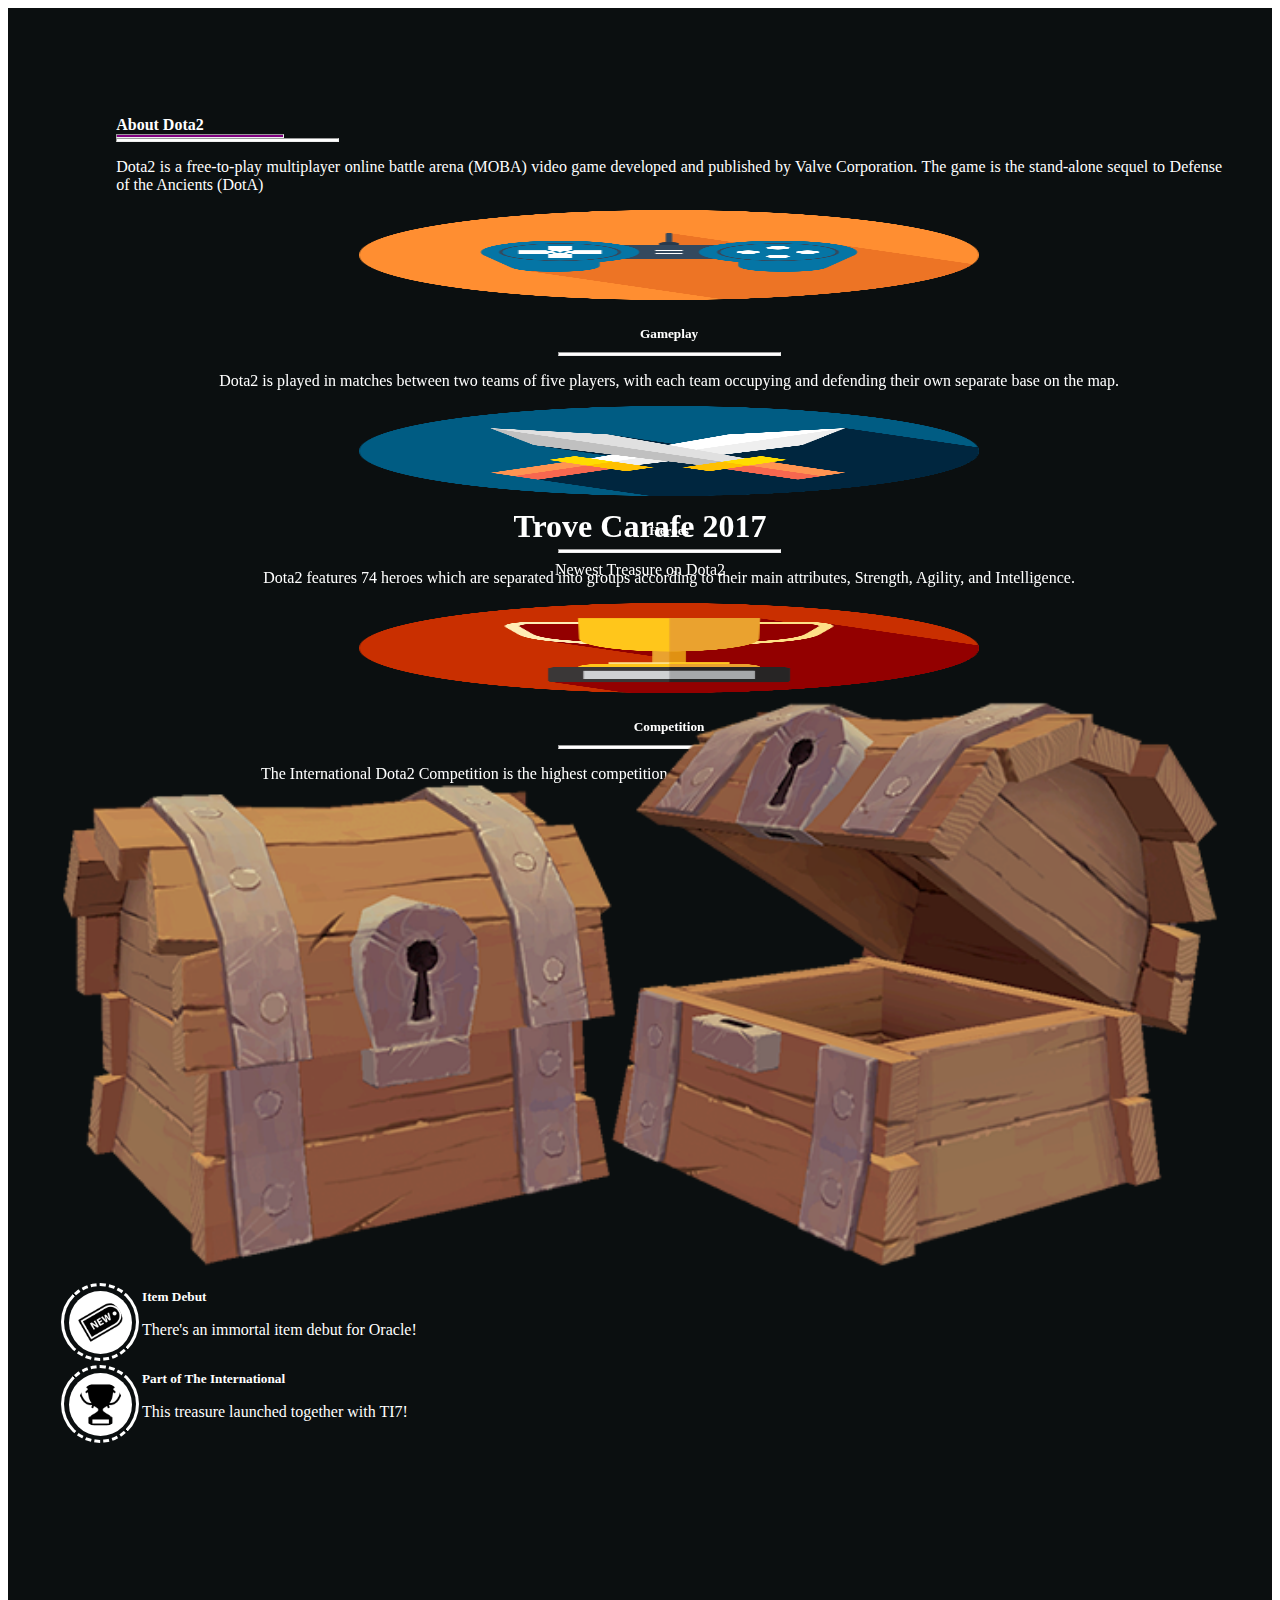
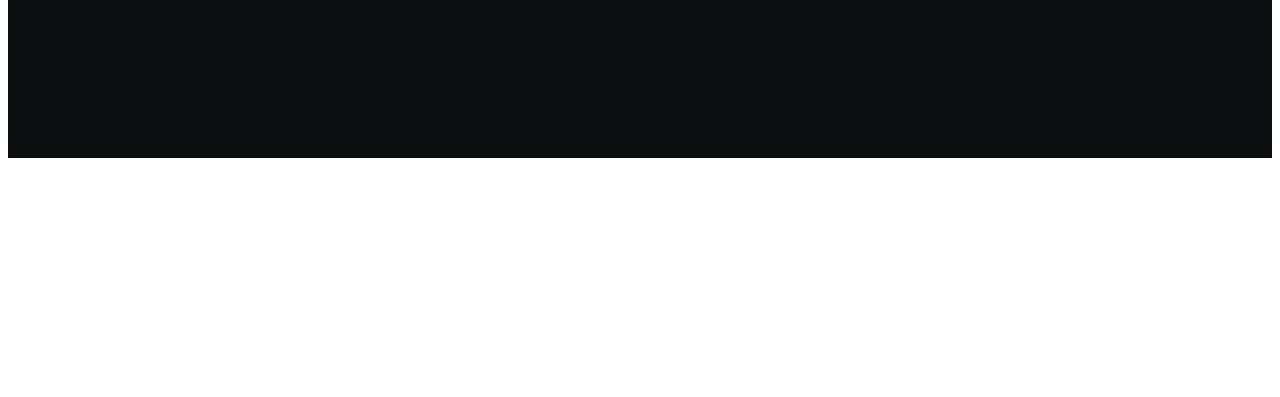
==== commit a4a7e6c0: "done. (mobile not yet)" ====
--- a/page1.html
+++ b/page1.html
@@ -124,43 +124,43 @@
       </div>
 
       <div class="row">
-        <div class="four columns color" id="winter">
+        <div class="four columns color forReveal" id="winter">
           <table>
             <tr>
               <td>
-                <img src="images/winter.png">
+                <img src="images/winter.png" id="winterpic">
               </td>
               <td>
-                <h2>Winter Pass</h2>
-                <hr>
+                <h2 id="winterp">Winter Pass</h2>
+                <hr id="winterhr">
               </td>
             </tr>
           </table>
         </div>
 
-        <div class="four columns color" id="spring">
+        <div class="four columns color forReveal" id="spring">
           <table>
             <tr>
               <td>
-                <img src="images/spring.png">
+                <img src="images/spring.png" id="springpic">
               </td>
               <td>
-                <h2>Spring Pass</h2>
-                <hr>
+                <h2 id="springp">Spring Pass</h2>
+                <hr id="springhr">
               </td>
             </tr>
           </table>
         </div>
 
-        <div class="four columns color" id="fall">
+        <div class="four columns color forReveal" id="fall">
           <table>
             <tr>
               <td>
-                <img src="images/fall.png">
+                <img src="images/fall.png" id="fallpic">
               </td>
               <td>
-                <h2>Fallen Pass</h2>
-                <hr>
+                <h2 id="fallp">Fallen Pass</h2>
+                <hr id="fallhr">
               </td>
             </tr>
           </table>
@@ -177,7 +177,10 @@
       sr.reveal('#item, #part, #rare, #price', {scale:0.1, viewOffset: { bottom: 65 }, duration: 1000});
       sr.reveal('#item', {scale:0.1, viewOffset: { bottom: 170 }, duration: 1000});
       sr.reveal('#trove', {scale:0.3, duration:1000, viewOffset: {bottom:100}});
-      sr.reveal('#kotak', {rotate: {x: 90, y:30, z:-90}, origin: 'left', duration:2000, viewOffset: {bottom:150}});
+      sr.reveal('#kotak', {scale:0.3, origin: 'left', duration:2000, viewOffset: {bottom:150}});
+      sr.reveal('#winter', {origin: 'left', rotate: {x:-45}, distance:'40%', duration:1800,viewOffset: {bottom:130}});
+      sr.reveal('#spring', {origin: 'right', rotate: {x:-90}, duration: 1500, delay:1000,viewOffset: {bottom:130}});
+      sr.reveal('#fall', {origin: 'right', rotate: {x:-45}, distance:'40%', duration: 1500, delay:500,viewOffset: {bottom:130}});
       </script>
 <!-- End Document
   –––––––––––––––––––––––––––––––––––––––––––––––––– -->
--- a/css/page1.css
+++ b/css/page1.css
@@ -192,6 +192,7 @@
   position: relative;
   height: 200px;
   opacity: 1;
+  right: -100%;
 }
 
 #battlepass .three.columns {
@@ -199,3 +200,13 @@
   position: relative;
   z-index: 1;
 }
+
+#battlepass h2 {
+  opacity: 0;
+  margin-bottom: 0;
+}
+
+#battlepass hr {
+  opacity: 0;
+  margin-top: 0;
+}
